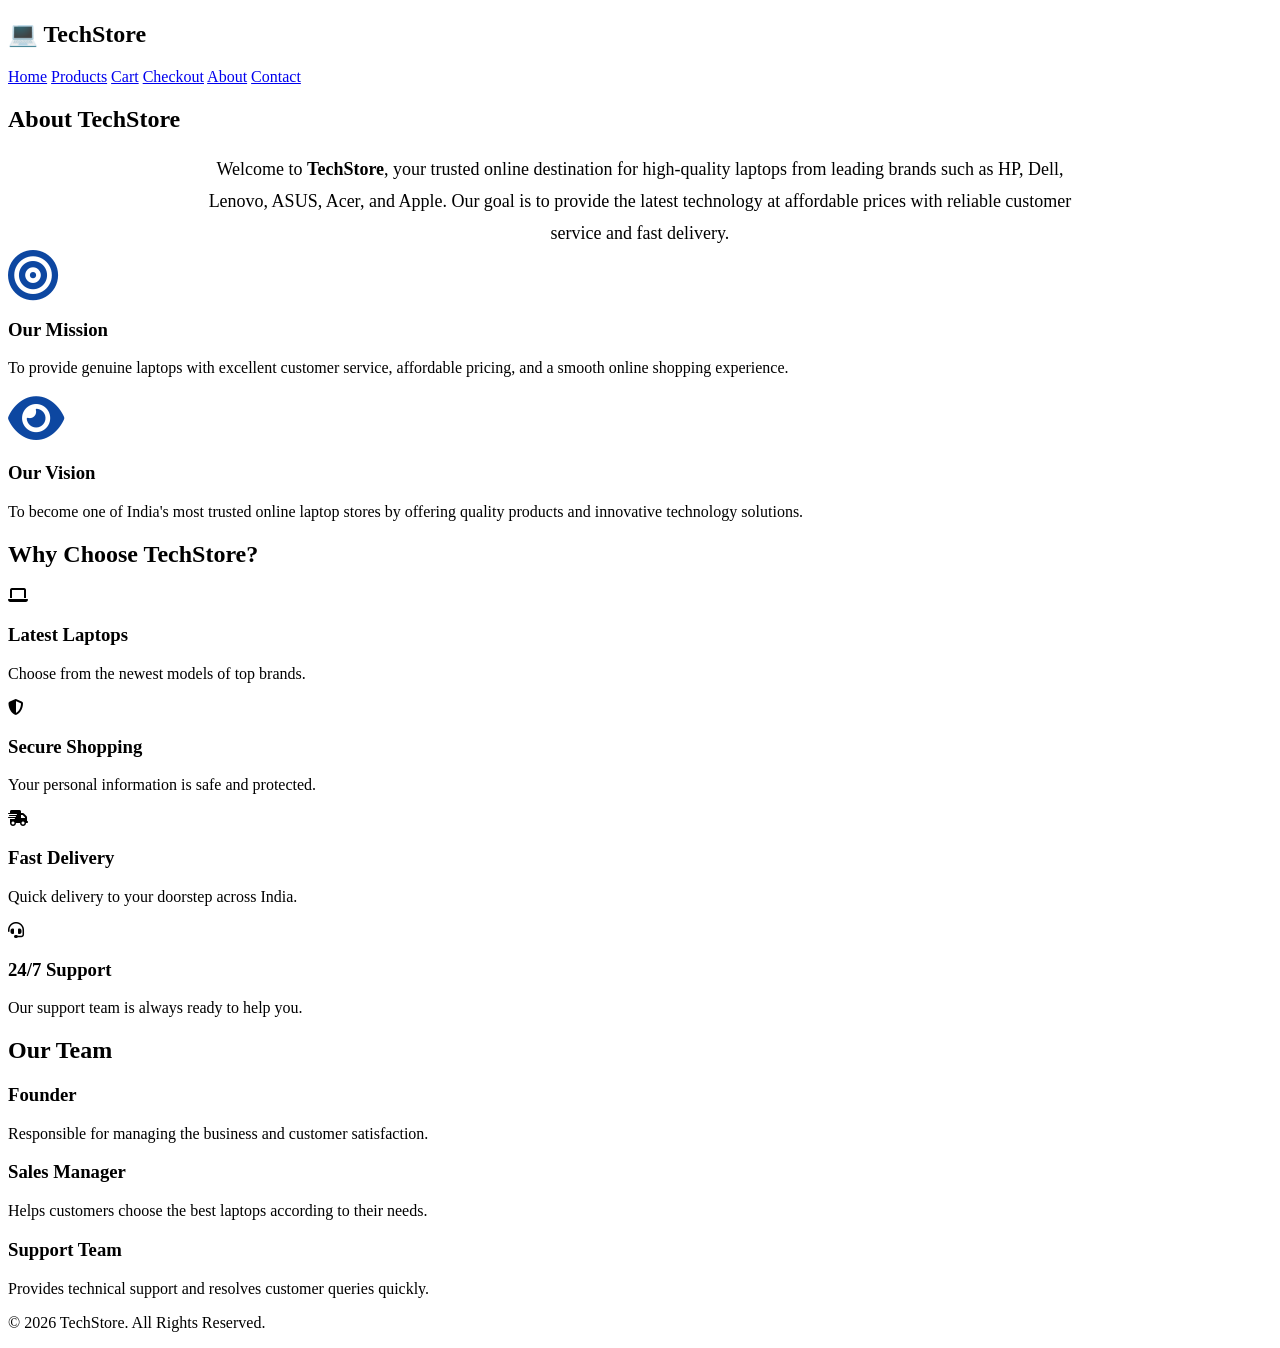
==== about.html @ 4a2fd22b "Add files via upload" ====
<!DOCTYPE html>
<html lang="en">
<head>
    <meta charset="UTF-8">
    <meta name="viewport" content="width=device-width, initial-scale=1.0">
    <title>About Us | TechStore</title>

    <link rel="stylesheet" href="css/style.css">

    <link rel="stylesheet"
    href="https://cdnjs.cloudflare.com/ajax/libs/font-awesome/6.5.2/css/all.min.css">
</head>
<body>

    <!-- Header -->

    <header>

        <div class="logo">
            <h2>💻 TechStore</h2>
        </div>

        <nav>
            <a href="index.html">Home</a>
            <a href="products.html">Products</a>
            <a href="cart.html">Cart</a>
            <a href="checkout.html">Checkout</a>
            <a href="about.html">About</a>
            <a href="contact.html">Contact</a>
            
        </nav>

    </header>

    <!-- About Section -->

    <section>

        <h2>About TechStore</h2>

        <p style="text-align:center; max-width:900px; margin:auto; line-height:1.8; font-size:18px;">
            Welcome to <strong>TechStore</strong>, your trusted online destination for
            high-quality laptops from leading brands such as HP, Dell, Lenovo,
            ASUS, Acer, and Apple. Our goal is to provide the latest technology
            at affordable prices with reliable customer service and fast delivery.
        </p>

    </section>

    <!-- Mission & Vision -->

    <section>

        <div class="cards">

            <div class="card">
                <i class="fa-solid fa-bullseye" style="font-size:50px;color:#0d47a1;"></i>

                <h3>Our Mission</h3>

                <p>
                    To provide genuine laptops with excellent customer service,
                    affordable pricing, and a smooth online shopping experience.
                </p>
            </div>

            <div class="card">
                <i class="fa-solid fa-eye" style="font-size:50px;color:#0d47a1;"></i>

                <h3>Our Vision</h3>

                <p>
                    To become one of India's most trusted online laptop stores by
                    offering quality products and innovative technology solutions.
                </p>
            </div>

        </div>

    </section>

    <!-- Why Choose Us -->

    <section>

        <h2>Why Choose TechStore?</h2>

        <div class="features">

            <div class="feature">
                <i class="fa-solid fa-laptop"></i>
                <h3>Latest Laptops</h3>
                <p>Choose from the newest models of top brands.</p>
            </div>

            <div class="feature">
                <i class="fa-solid fa-shield-halved"></i>
                <h3>Secure Shopping</h3>
                <p>Your personal information is safe and protected.</p>
            </div>

            <div class="feature">
                <i class="fa-solid fa-truck-fast"></i>
                <h3>Fast Delivery</h3>
                <p>Quick delivery to your doorstep across India.</p>
            </div>

            <div class="feature">
                <i class="fa-solid fa-headset"></i>
                <h3>24/7 Support</h3>
                <p>Our support team is always ready to help you.</p>
            </div>

        </div>

    </section>

    <!-- Team -->

    <section>

        <h2>Our Team</h2>

        <div class="cards">

            <div class="card">
              
                <h3>Founder</h3>
                <p>Responsible for managing the business and customer satisfaction.</p>
            </div>

            <div class="card">
               
                <h3>Sales Manager</h3>
                <p>Helps customers choose the best laptops according to their needs.</p>
            </div>

            <div class="card">
               
                <h3>Support Team</h3>
                <p>Provides technical support and resolves customer queries quickly.</p>
            </div>

        </div>

    </section>

    <!-- Footer -->

    <footer>

        <p>© 2026 TechStore. All Rights Reserved.</p>

    </footer>

</body>
</html>
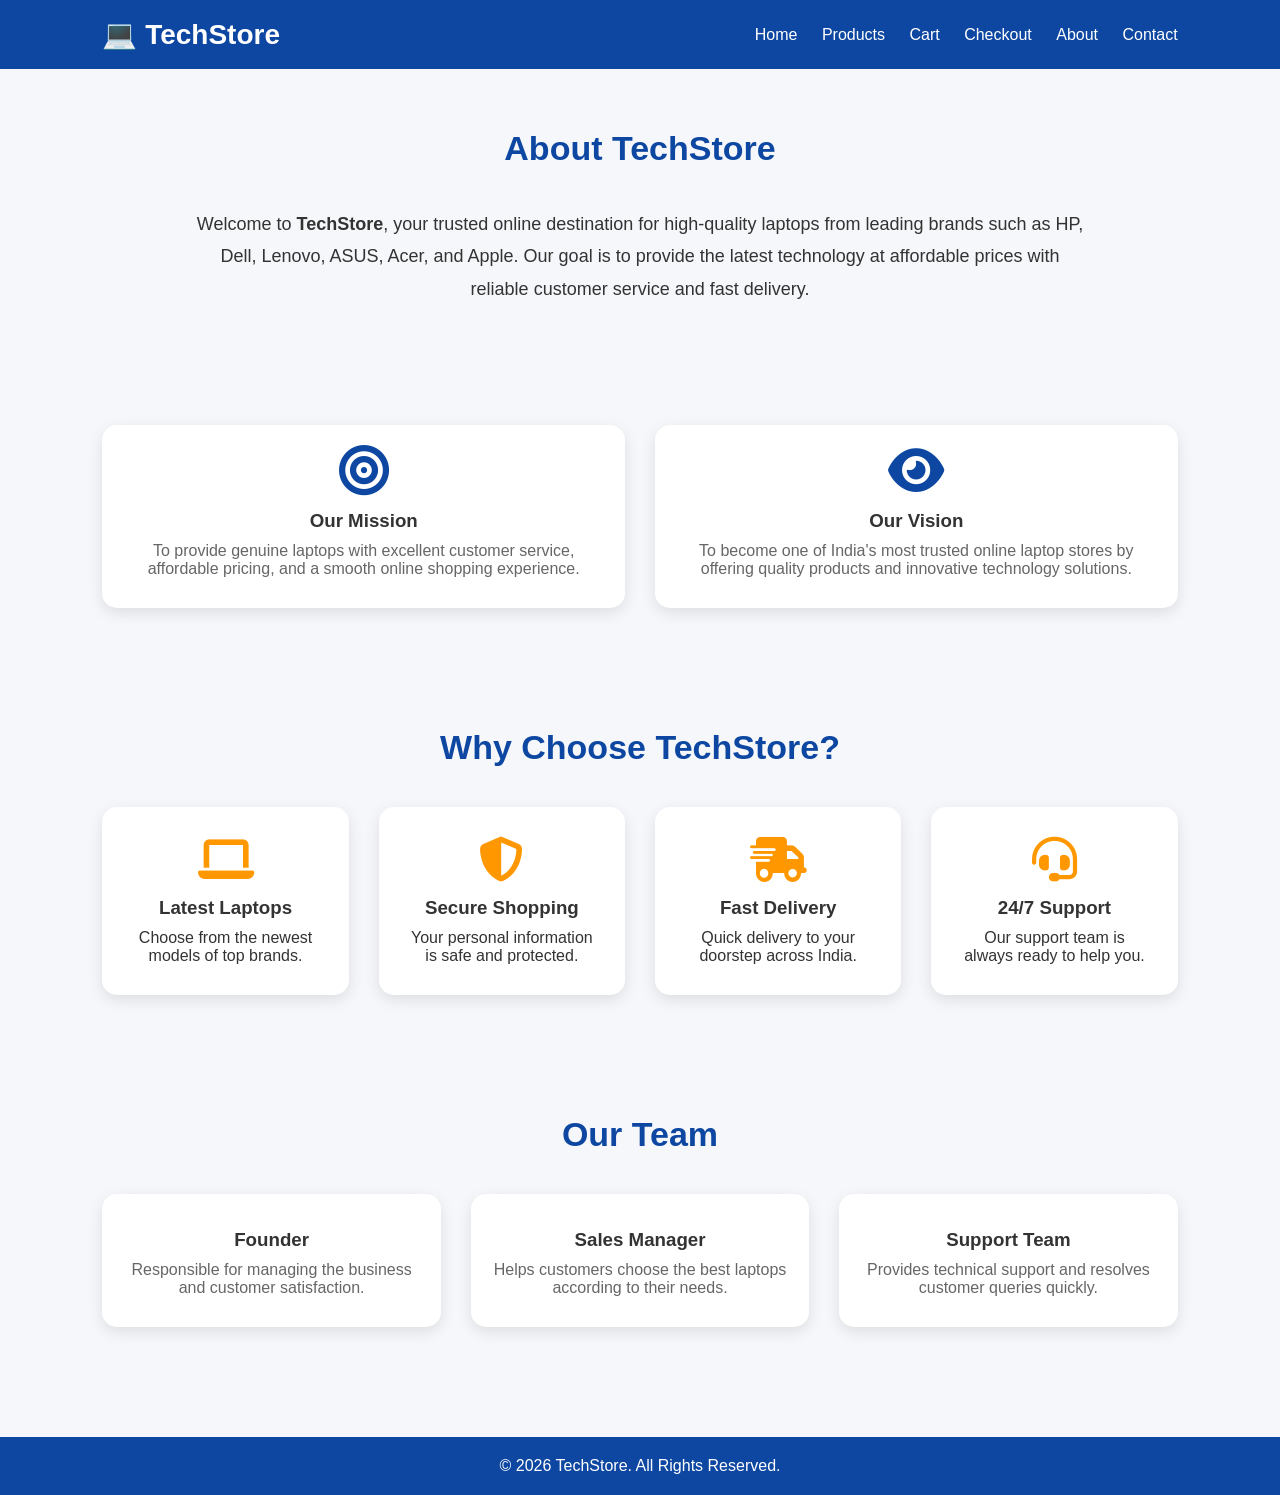
==== commit 74addc28: "Update about.html" ====
--- a/about.html
+++ b/about.html
@@ -5,7 +5,7 @@
     <meta name="viewport" content="width=device-width, initial-scale=1.0">
     <title>About Us | TechStore</title>
 
-    <link rel="stylesheet" href="css/style.css">
+    <link rel="stylesheet" href="style.css">
 
     <link rel="stylesheet"
     href="https://cdnjs.cloudflare.com/ajax/libs/font-awesome/6.5.2/css/all.min.css">
@@ -154,4 +154,4 @@
     </footer>
 
 </body>
-</html>+</html>
--- a/style.css
+++ b/style.css
@@ -0,0 +1,246 @@
+/* Google Font */
+@import url('https://fonts.googleapis.com/css2?family=Poppins:wght@300;400;500;600;700&display=swap');
+
+*{
+    margin:0;
+    padding:0;
+    box-sizing:border-box;
+    font-family:'Poppins',sans-serif;
+}
+
+body{
+    background:#f5f7fa;
+    color:#333;
+}
+
+/* Header */
+header{
+    background:#0d47a1;
+    color:#fff;
+    display:flex;
+    justify-content:space-between;
+    align-items:center;
+    padding:18px 8%;
+    position:sticky;
+    top:0;
+    z-index:1000;
+}
+
+.logo h2{
+    font-size:28px;
+}
+
+nav a{
+    color:#fff;
+    text-decoration:none;
+    margin-left:20px;
+    font-weight:500;
+    transition:.3s;
+}
+
+nav a:hover{
+    color:#ff9800;
+}
+
+/* Hero */
+.hero{
+    display:flex;
+    justify-content:space-between;
+    align-items:center;
+    padding:60px 8%;
+    gap:40px;
+    flex-wrap:wrap;
+}
+
+.hero-text{
+    flex:1;
+}
+
+.hero-text h1{
+    font-size:48px;
+    color:#0d47a1;
+    margin-bottom:20px;
+}
+
+.hero-text p{
+    font-size:18px;
+    margin-bottom:25px;
+    line-height:1.7;
+}
+
+.hero-image{
+    flex:1;
+    text-align:center;
+}
+
+.hero-image img{
+    width:100%;
+    max-width:550px;
+    border-radius:15px;
+}
+
+/* Button */
+.btn{
+    display:inline-block;
+    background:#ff9800;
+    color:#fff;
+    text-decoration:none;
+    padding:12px 28px;
+    border-radius:8px;
+    transition:.3s;
+    font-weight:600;
+}
+
+.btn:hover{
+    background:#e68900;
+}
+
+/* Section */
+section{
+    padding:60px 8%;
+}
+
+section h2{
+    text-align:center;
+    margin-bottom:40px;
+    color:#0d47a1;
+    font-size:34px;
+}
+
+/* Cards */
+.cards{
+    display:grid;
+    grid-template-columns:repeat(auto-fit,minmax(260px,1fr));
+    gap:30px;
+}
+
+.card{
+    background:#fff;
+    padding:20px;
+    border-radius:15px;
+    text-align:center;
+    box-shadow:0 5px 15px rgba(0,0,0,.1);
+    transition:.3s;
+}
+
+.card:hover{
+    transform:translateY(-8px);
+}
+
+.card img{
+    width:100%;
+    height:200px;
+    object-fit:cover;
+    border-radius:10px;
+}
+
+.card h3{
+    margin:15px 0 10px;
+}
+
+.card p{
+    color:#666;
+    margin-bottom:10px;
+}
+
+.card h4{
+    color:#0d47a1;
+    margin-bottom:15px;
+}
+
+/* Features */
+.features{
+    display:grid;
+    grid-template-columns:repeat(auto-fit,minmax(220px,1fr));
+    gap:30px;
+}
+
+.feature{
+    background:#fff;
+    text-align:center;
+    padding:30px;
+    border-radius:15px;
+    box-shadow:0 5px 15px rgba(0,0,0,.1);
+}
+
+.feature i{
+    font-size:45px;
+    color:#ff9800;
+    margin-bottom:15px;
+}
+
+.feature h3{
+    margin-bottom:10px;
+}
+
+/* Forms */
+form{
+    max-width:500px;
+    margin:auto;
+    background:#fff;
+    padding:30px;
+    border-radius:15px;
+    box-shadow:0 5px 15px rgba(0,0,0,.1);
+}
+
+input,
+textarea,
+select{
+    width:100%;
+    padding:12px;
+    margin:10px 0;
+    border:1px solid #ccc;
+    border-radius:8px;
+    outline:none;
+}
+
+button{
+    width:100%;
+    background:#0d47a1;
+    color:#fff;
+    border:none;
+    padding:12px;
+    border-radius:8px;
+    cursor:pointer;
+    font-size:16px;
+}
+
+button:hover{
+    background:#08306b;
+}
+
+/* Footer */
+footer{
+    background:#0d47a1;
+    color:#fff;
+    text-align:center;
+    padding:20px;
+    margin-top:50px;
+}
+
+/* Responsive */
+@media(max-width:768px){
+
+header{
+    flex-direction:column;
+}
+
+nav{
+    margin-top:15px;
+}
+
+nav a{
+    display:inline-block;
+    margin:8px;
+}
+
+.hero{
+    flex-direction:column;
+    text-align:center;
+}
+
+.hero-text h1{
+    font-size:36px;
+}
+
+}
